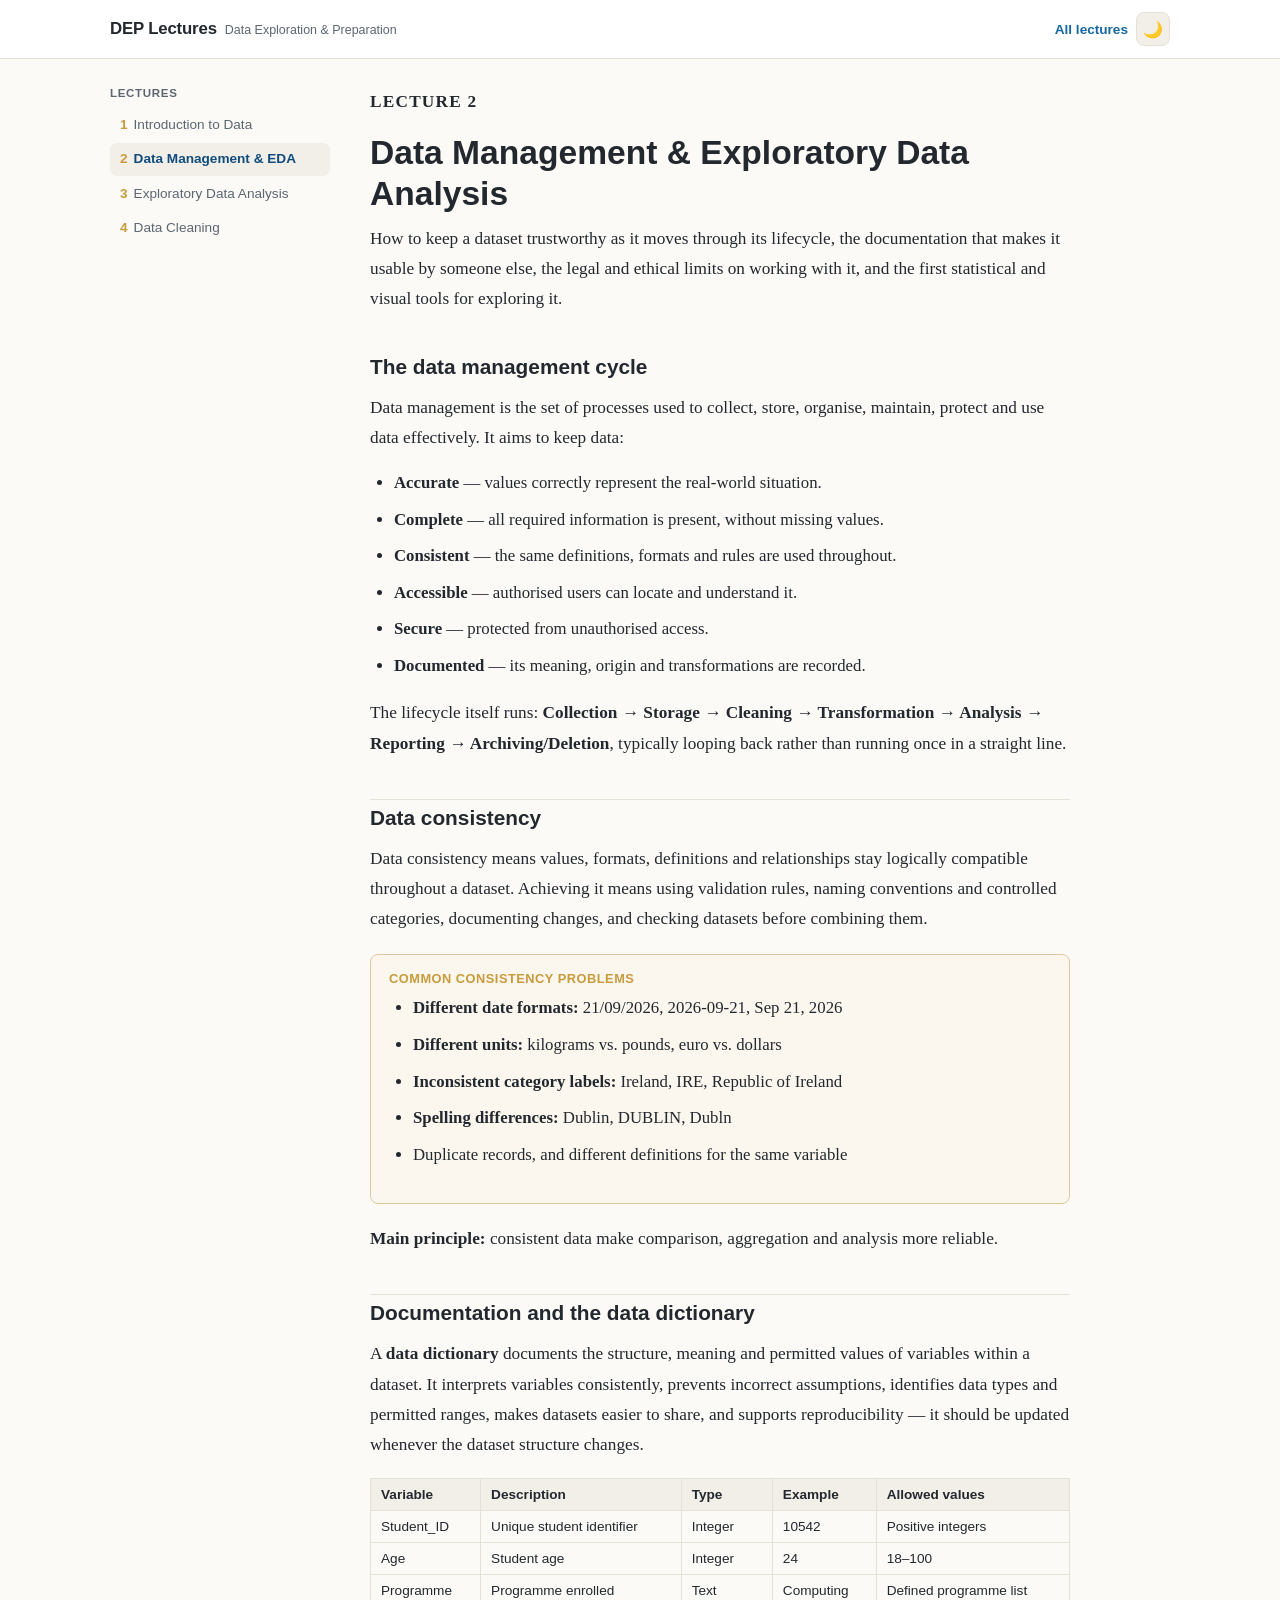
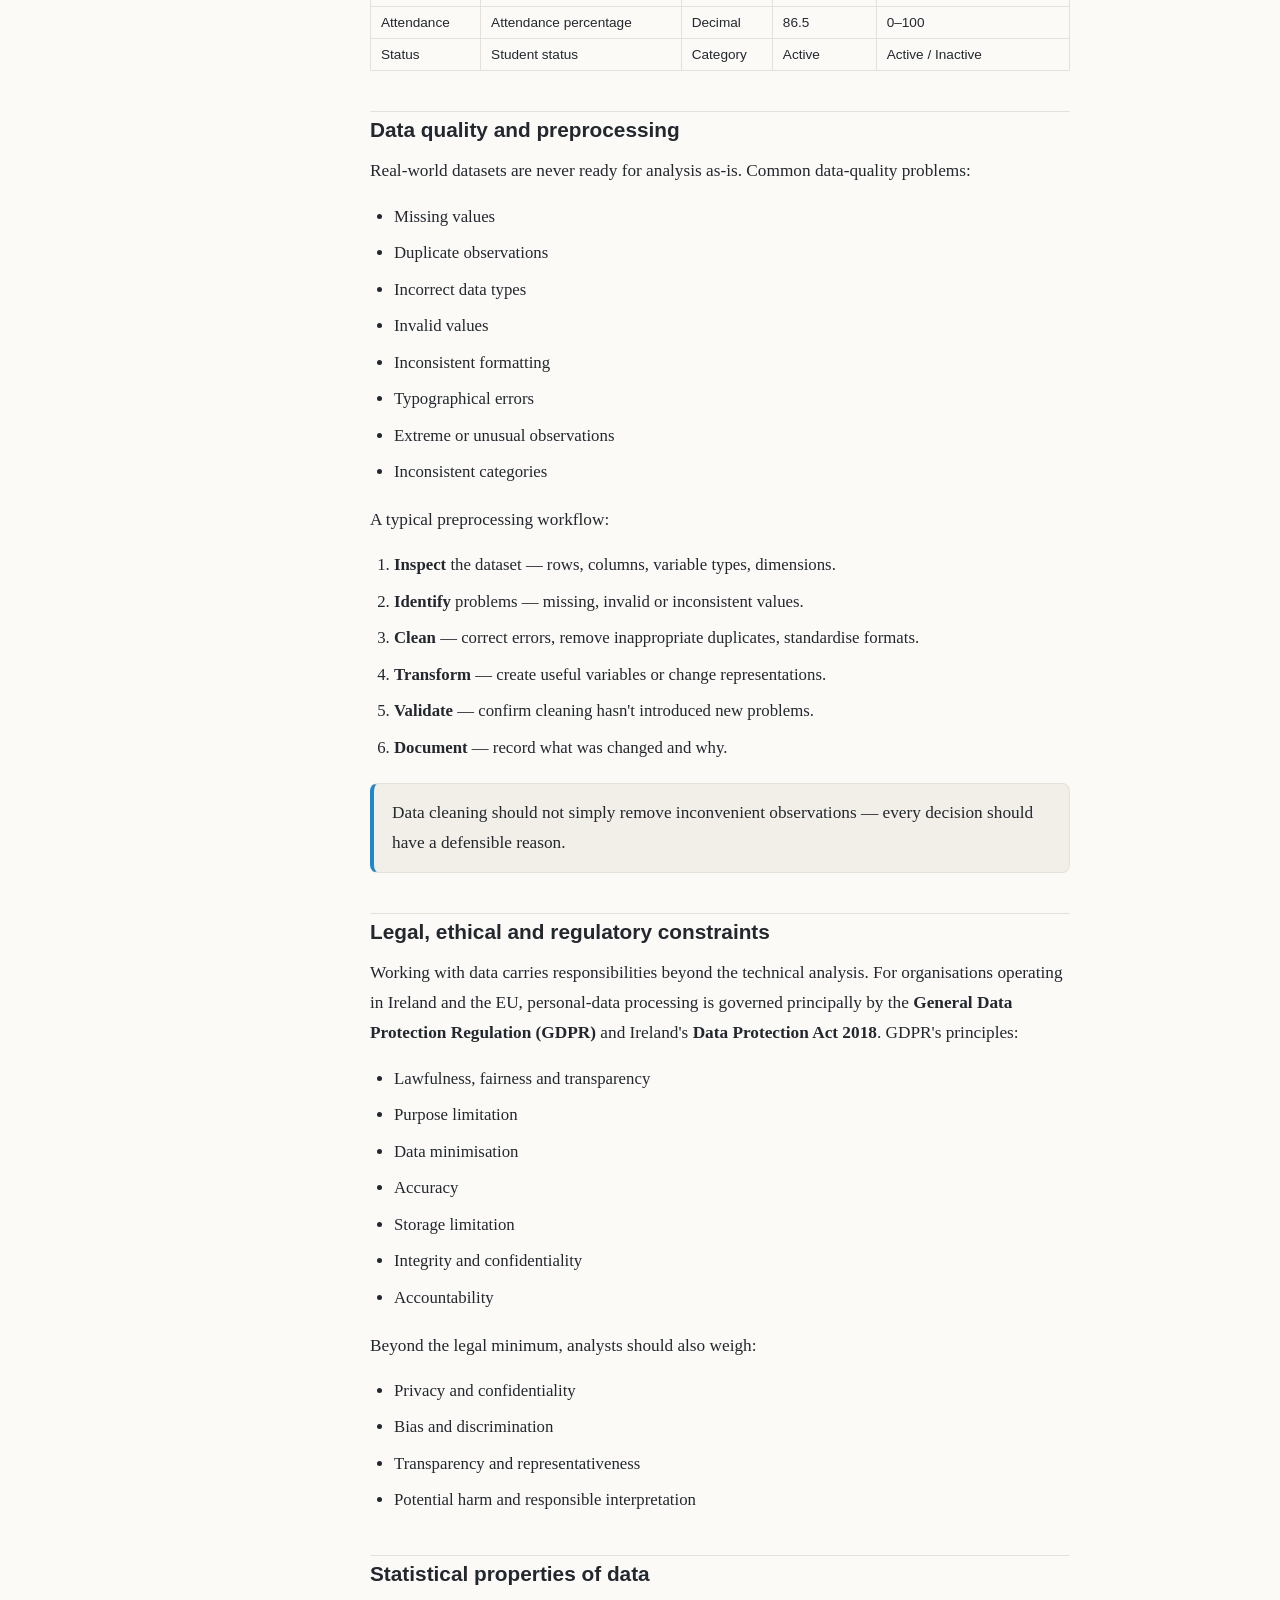
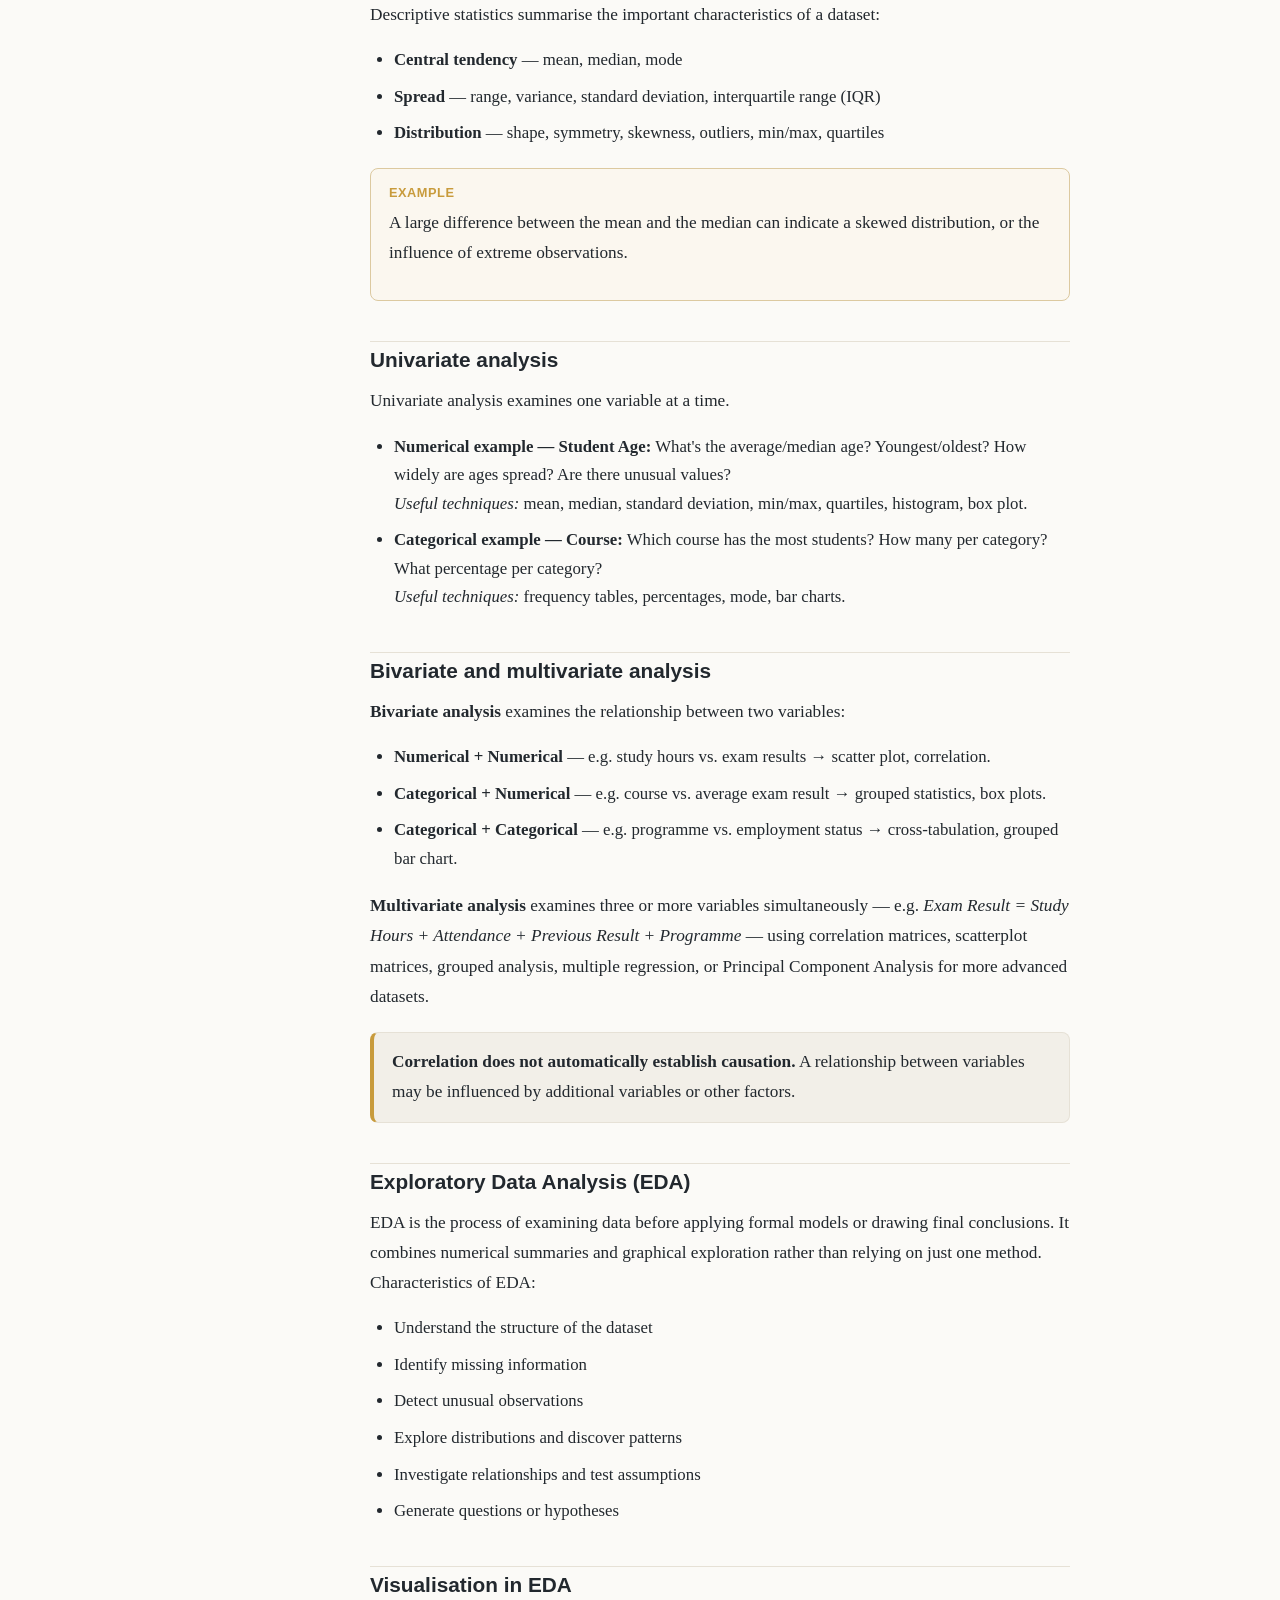
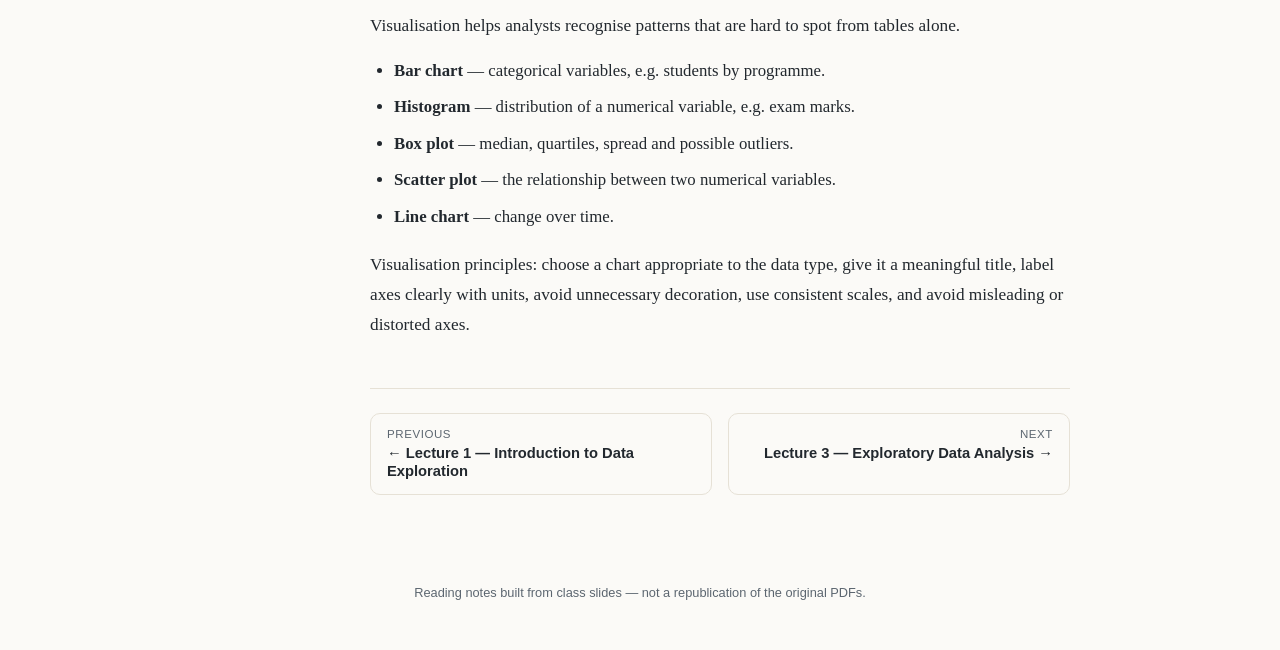
==== lectures/02-data-management-and-eda.html @ f2b4989c "Initial DEP lecture reading site Simple, responsive reading pages for the four Data Exploration & Pr" ====
<!doctype html>
<html lang="en">
<head>
  <meta charset="utf-8" />
  <meta name="viewport" content="width=device-width, initial-scale=1" />
  <title>Lecture 2 — Data Management &amp; EDA | DEP Lectures</title>
  <meta name="description" content="The data lifecycle, consistency, data dictionaries, data quality, legal/ethical constraints, statistical properties, and univariate/bivariate/multivariate analysis." />
  <link rel="icon" href="data:image/svg+xml,<svg xmlns=%22http://www.w3.org/2000/svg%22 viewBox=%220 0 100 100%22><text y=%22.9em%22 font-size=%2290%22>📖</text></svg>" />
  <link rel="stylesheet" href="../css/style.css" />
</head>
<body>
  <div class="progress-rail"><div class="progress-rail-fill" id="progressFill"></div></div>

  <header class="topbar">
    <div class="topbar-inner">
      <a class="brand" href="../index.html">
        <span class="mark">DEP Lectures</span>
        <span class="sub">Data Exploration &amp; Preparation</span>
      </a>
      <div class="topbar-actions">
        <a class="home-link" href="../index.html">All lectures</a>
        <button class="theme-toggle" id="themeToggle" title="Toggle dark / light mode" aria-label="Toggle dark / light mode">🌙</button>
      </div>
    </div>
  </header>

  <div class="layout">
    <nav class="side-nav">
      <p class="side-label">Lectures</p>
      <a href="01-introduction-to-data.html"><span class="num">1</span>Introduction to Data</a>
      <a href="02-data-management-and-eda.html"><span class="num">2</span>Data Management &amp; EDA</a>
      <a href="03-exploratory-data-analysis.html"><span class="num">3</span>Exploratory Data Analysis</a>
      <a href="04-data-cleaning.html"><span class="num">4</span>Data Cleaning</a>
    </nav>

    <article class="reading">
      <p class="kicker">Lecture 2</p>
      <h1>Data Management &amp; Exploratory Data Analysis</h1>
      <p class="lede">
        How to keep a dataset trustworthy as it moves through its lifecycle, the
        documentation that makes it usable by someone else, the legal and ethical limits on
        working with it, and the first statistical and visual tools for exploring it.
      </p>

      <details class="on-this-page">
        <summary>On this page</summary>
        <ul>
          <li><a href="#lifecycle">The data management cycle</a></li>
          <li><a href="#consistency">Data consistency</a></li>
          <li><a href="#dictionary">Documentation and the data dictionary</a></li>
          <li><a href="#quality">Data quality and preprocessing</a></li>
          <li><a href="#legal">Legal, ethical and regulatory constraints</a></li>
          <li><a href="#stats-properties">Statistical properties of data</a></li>
          <li><a href="#univariate">Univariate analysis</a></li>
          <li><a href="#multivariate">Bivariate and multivariate analysis</a></li>
          <li><a href="#eda">Exploratory Data Analysis (EDA)</a></li>
          <li><a href="#visualisation">Visualisation in EDA</a></li>
        </ul>
      </details>

      <h2 id="lifecycle">The data management cycle</h2>
      <p>
        Data management is the set of processes used to collect, store, organise, maintain,
        protect and use data effectively. It aims to keep data:
      </p>
      <ul>
        <li><strong>Accurate</strong> — values correctly represent the real-world situation.</li>
        <li><strong>Complete</strong> — all required information is present, without missing values.</li>
        <li><strong>Consistent</strong> — the same definitions, formats and rules are used throughout.</li>
        <li><strong>Accessible</strong> — authorised users can locate and understand it.</li>
        <li><strong>Secure</strong> — protected from unauthorised access.</li>
        <li><strong>Documented</strong> — its meaning, origin and transformations are recorded.</li>
      </ul>
      <p>
        The lifecycle itself runs: <strong>Collection → Storage → Cleaning → Transformation →
        Analysis → Reporting → Archiving/Deletion</strong>, typically looping back rather than
        running once in a straight line.
      </p>

      <h2 id="consistency">Data consistency</h2>
      <p>
        Data consistency means values, formats, definitions and relationships stay logically
        compatible throughout a dataset. Achieving it means using validation rules, naming
        conventions and controlled categories, documenting changes, and checking datasets
        before combining them.
      </p>

      <div class="example">
        <div class="example-title">Common consistency problems</div>
        <ul>
          <li><strong>Different date formats:</strong> 21/09/2026, 2026-09-21, Sep 21, 2026</li>
          <li><strong>Different units:</strong> kilograms vs. pounds, euro vs. dollars</li>
          <li><strong>Inconsistent category labels:</strong> Ireland, IRE, Republic of Ireland</li>
          <li><strong>Spelling differences:</strong> Dublin, DUBLIN, Dubln</li>
          <li>Duplicate records, and different definitions for the same variable</li>
        </ul>
      </div>

      <p><strong>Main principle:</strong> consistent data make comparison, aggregation and analysis more reliable.</p>

      <h2 id="dictionary">Documentation and the data dictionary</h2>
      <p>
        A <strong>data dictionary</strong> documents the structure, meaning and permitted
        values of variables within a dataset. It interprets variables consistently, prevents
        incorrect assumptions, identifies data types and permitted ranges, makes datasets
        easier to share, and supports reproducibility — it should be updated whenever the
        dataset structure changes.
      </p>
      <div class="table-scroll">
      <table class="data-table">
        <thead><tr><th>Variable</th><th>Description</th><th>Type</th><th>Example</th><th>Allowed values</th></tr></thead>
        <tbody>
          <tr><td>Student_ID</td><td>Unique student identifier</td><td>Integer</td><td>10542</td><td>Positive integers</td></tr>
          <tr><td>Age</td><td>Student age</td><td>Integer</td><td>24</td><td>18–100</td></tr>
          <tr><td>Programme</td><td>Programme enrolled</td><td>Text</td><td>Computing</td><td>Defined programme list</td></tr>
          <tr><td>Attendance</td><td>Attendance percentage</td><td>Decimal</td><td>86.5</td><td>0–100</td></tr>
          <tr><td>Status</td><td>Student status</td><td>Category</td><td>Active</td><td>Active / Inactive</td></tr>
        </tbody>
      </table>
      </div>

      <h2 id="quality">Data quality and preprocessing</h2>
      <p>Real-world datasets are never ready for analysis as-is. Common data-quality problems:</p>
      <ul>
        <li>Missing values</li>
        <li>Duplicate observations</li>
        <li>Incorrect data types</li>
        <li>Invalid values</li>
        <li>Inconsistent formatting</li>
        <li>Typographical errors</li>
        <li>Extreme or unusual observations</li>
        <li>Inconsistent categories</li>
      </ul>
      <p>A typical preprocessing workflow:</p>
      <ol>
        <li><strong>Inspect</strong> the dataset — rows, columns, variable types, dimensions.</li>
        <li><strong>Identify</strong> problems — missing, invalid or inconsistent values.</li>
        <li><strong>Clean</strong> — correct errors, remove inappropriate duplicates, standardise formats.</li>
        <li><strong>Transform</strong> — create useful variables or change representations.</li>
        <li><strong>Validate</strong> — confirm cleaning hasn't introduced new problems.</li>
        <li><strong>Document</strong> — record what was changed and why.</li>
      </ol>
      <div class="callout">
        <p>Data cleaning should not simply remove inconvenient observations — every decision should have a defensible reason.</p>
      </div>

      <h2 id="legal">Legal, ethical and regulatory constraints</h2>
      <p>
        Working with data carries responsibilities beyond the technical analysis. For
        organisations operating in Ireland and the EU, personal-data processing is governed
        principally by the <strong>General Data Protection Regulation (GDPR)</strong> and
        Ireland's <strong>Data Protection Act 2018</strong>. GDPR's principles:
      </p>
      <ul>
        <li>Lawfulness, fairness and transparency</li>
        <li>Purpose limitation</li>
        <li>Data minimisation</li>
        <li>Accuracy</li>
        <li>Storage limitation</li>
        <li>Integrity and confidentiality</li>
        <li>Accountability</li>
      </ul>
      <p>Beyond the legal minimum, analysts should also weigh:</p>
      <ul>
        <li>Privacy and confidentiality</li>
        <li>Bias and discrimination</li>
        <li>Transparency and representativeness</li>
        <li>Potential harm and responsible interpretation</li>
      </ul>

      <h2 id="stats-properties">Statistical properties of data</h2>
      <p>Descriptive statistics summarise the important characteristics of a dataset:</p>
      <ul>
        <li><strong>Central tendency</strong> — mean, median, mode</li>
        <li><strong>Spread</strong> — range, variance, standard deviation, interquartile range (IQR)</li>
        <li><strong>Distribution</strong> — shape, symmetry, skewness, outliers, min/max, quartiles</li>
      </ul>
      <div class="example">
        <div class="example-title">Example</div>
        <p>A large difference between the mean and the median can indicate a skewed distribution, or the influence of extreme observations.</p>
      </div>

      <h2 id="univariate">Univariate analysis</h2>
      <p>Univariate analysis examines one variable at a time.</p>
      <ul>
        <li>
          <strong>Numerical example — Student Age:</strong> What's the average/median age?
          Youngest/oldest? How widely are ages spread? Are there unusual values?
          <br /><em>Useful techniques:</em> mean, median, standard deviation, min/max, quartiles, histogram, box plot.
        </li>
        <li>
          <strong>Categorical example — Course:</strong> Which course has the most students?
          How many per category? What percentage per category?
          <br /><em>Useful techniques:</em> frequency tables, percentages, mode, bar charts.
        </li>
      </ul>

      <h2 id="multivariate">Bivariate and multivariate analysis</h2>
      <p><strong>Bivariate analysis</strong> examines the relationship between two variables:</p>
      <ul>
        <li><strong>Numerical + Numerical</strong> — e.g. study hours vs. exam results → scatter plot, correlation.</li>
        <li><strong>Categorical + Numerical</strong> — e.g. course vs. average exam result → grouped statistics, box plots.</li>
        <li><strong>Categorical + Categorical</strong> — e.g. programme vs. employment status → cross-tabulation, grouped bar chart.</li>
      </ul>
      <p>
        <strong>Multivariate analysis</strong> examines three or more variables simultaneously —
        e.g. <em>Exam Result = Study Hours + Attendance + Previous Result + Programme</em> —
        using correlation matrices, scatterplot matrices, grouped analysis, multiple regression,
        or Principal Component Analysis for more advanced datasets.
      </p>
      <div class="callout gold">
        <p><strong>Correlation does not automatically establish causation.</strong> A relationship between variables may be influenced by additional variables or other factors.</p>
      </div>

      <h2 id="eda">Exploratory Data Analysis (EDA)</h2>
      <p>
        EDA is the process of examining data before applying formal models or drawing final
        conclusions. It combines numerical summaries and graphical exploration rather than
        relying on just one method. Characteristics of EDA:
      </p>
      <ul>
        <li>Understand the structure of the dataset</li>
        <li>Identify missing information</li>
        <li>Detect unusual observations</li>
        <li>Explore distributions and discover patterns</li>
        <li>Investigate relationships and test assumptions</li>
        <li>Generate questions or hypotheses</li>
      </ul>

      <h2 id="visualisation">Visualisation in EDA</h2>
      <p>Visualisation helps analysts recognise patterns that are hard to spot from tables alone.</p>
      <ul>
        <li><strong>Bar chart</strong> — categorical variables, e.g. students by programme.</li>
        <li><strong>Histogram</strong> — distribution of a numerical variable, e.g. exam marks.</li>
        <li><strong>Box plot</strong> — median, quartiles, spread and possible outliers.</li>
        <li><strong>Scatter plot</strong> — the relationship between two numerical variables.</li>
        <li><strong>Line chart</strong> — change over time.</li>
      </ul>
      <p>Visualisation principles: choose a chart appropriate to the data type, give it a meaningful title, label axes clearly with units, avoid unnecessary decoration, use consistent scales, and avoid misleading or distorted axes.</p>

      <div class="pager">
        <a class="prev" href="01-introduction-to-data.html">
          <span class="pager-label">Previous</span>
          <span class="pager-title">← Lecture 1 — Introduction to Data Exploration</span>
        </a>
        <a class="next" href="03-exploratory-data-analysis.html">
          <span class="pager-label">Next</span>
          <span class="pager-title">Lecture 3 — Exploratory Data Analysis →</span>
        </a>
      </div>
    </article>
  </div>

  <footer class="site-footer">
    Reading notes built from class slides — not a republication of the original PDFs.
  </footer>

  <script src="../js/main.js"></script>
</body>
</html>
---- css/style.css ----
:root {
  --blue-900: #0a2f4e;
  --blue-700: #0f4c7d;
  --blue-600: #1668a3;
  --blue-500: #2088c9;
  --gold-500: #c89b3c;
  --gold-400: #d9af52;
  --bg: #fbfaf7;
  --surface: #ffffff;
  --surface-2: #f2efe8;
  --text: #22282e;
  --text-muted: #5c6670;
  --border: #e6e1d6;
  --shadow: 0 1px 2px rgba(20, 24, 28, 0.05), 0 6px 20px rgba(20, 24, 28, 0.06);
  --radius: 10px;
  --content-width: 700px;
  --font-ui: "Segoe UI", -apple-system, BlinkMacSystemFont, Roboto, Helvetica, Arial, sans-serif;
  --font-read: Georgia, "Iowan Old Style", "Palatino Linotype", "Book Antiqua", serif;
  color-scheme: light dark;
}

:root[data-theme="dark"] {
  --bg: #15191d;
  --surface: #1c2126;
  --surface-2: #22272d;
  --text: #e9e6df;
  --text-muted: #a3aab1;
  --border: #30363c;
  --shadow: 0 1px 2px rgba(0, 0, 0, 0.3), 0 8px 24px rgba(0, 0, 0, 0.4);
}

@media (prefers-color-scheme: dark) {
  :root:not([data-theme="light"]) {
    --bg: #15191d;
    --surface: #1c2126;
    --surface-2: #22272d;
    --text: #e9e6df;
    --text-muted: #a3aab1;
    --border: #30363c;
    --shadow: 0 1px 2px rgba(0, 0, 0, 0.3), 0 8px 24px rgba(0, 0, 0, 0.4);
  }
}

* { box-sizing: border-box; }
html { scroll-behavior: smooth; }

body {
  margin: 0;
  background: var(--bg);
  color: var(--text);
  font-family: var(--font-ui);
  -webkit-font-smoothing: antialiased;
}

a { color: var(--blue-600); }
:root[data-theme="dark"] a { color: #7ec1ee; }
@media (prefers-color-scheme: dark) { :root:not([data-theme="light"]) a { color: #7ec1ee; } }

/* ---------- Reading progress bar ---------- */
.progress-rail {
  position: fixed;
  top: 0; left: 0; right: 0;
  height: 3px;
  background: transparent;
  z-index: 100;
}
.progress-rail-fill {
  height: 100%;
  width: 0%;
  background: linear-gradient(90deg, var(--blue-500), var(--gold-500));
  transition: width 0.1s linear;
}

/* ---------- Top bar ---------- */
.topbar {
  position: sticky;
  top: 0;
  z-index: 50;
  background: color-mix(in srgb, var(--surface) 92%, transparent);
  border-bottom: 1px solid var(--border);
  backdrop-filter: blur(8px);
}

.topbar-inner {
  max-width: 1100px;
  margin: 0 auto;
  padding: 12px 20px;
  display: flex;
  align-items: center;
  justify-content: space-between;
  gap: 16px;
}

.brand {
  display: flex;
  align-items: baseline;
  gap: 8px;
  text-decoration: none;
  color: var(--text);
  min-width: 0;
}

.brand .mark {
  font-size: 1.05rem;
  font-weight: 700;
  letter-spacing: -0.01em;
}

.brand .sub {
  font-size: 0.78rem;
  color: var(--text-muted);
  white-space: nowrap;
  overflow: hidden;
  text-overflow: ellipsis;
}

.topbar-actions {
  display: flex;
  align-items: center;
  gap: 8px;
}

.theme-toggle {
  border: 1px solid var(--border);
  background: var(--surface-2);
  color: var(--text);
  border-radius: 8px;
  width: 34px;
  height: 34px;
  display: inline-flex;
  align-items: center;
  justify-content: center;
  cursor: pointer;
  font-size: 1rem;
  flex: none;
}

.home-link {
  font-size: 0.85rem;
  font-weight: 600;
  text-decoration: none;
  color: var(--blue-600);
  white-space: nowrap;
}

/* ---------- Layout: sidebar + content ---------- */
.layout {
  max-width: 1100px;
  margin: 0 auto;
  padding: 28px 20px 60px;
  display: grid;
  grid-template-columns: 220px minmax(0, 1fr);
  gap: 40px;
  align-items: start;
}

.layout.no-sidebar { grid-template-columns: 1fr; max-width: 820px; }

.side-nav {
  position: sticky;
  top: 70px;
  display: flex;
  flex-direction: column;
  gap: 2px;
}

.side-nav .side-label {
  font-size: 0.72rem;
  text-transform: uppercase;
  letter-spacing: 0.06em;
  color: var(--text-muted);
  margin: 0 0 8px;
  font-weight: 700;
}

.side-nav a {
  text-decoration: none;
  color: var(--text-muted);
  font-size: 0.85rem;
  padding: 7px 10px;
  border-radius: 7px;
  line-height: 1.35;
  display: block;
}

.side-nav a .num {
  color: var(--gold-500);
  font-weight: 700;
  margin-right: 6px;
}

.side-nav a:hover { background: var(--surface-2); color: var(--text); }
.side-nav a.active { background: var(--surface-2); color: var(--blue-700); font-weight: 600; }
:root[data-theme="dark"] .side-nav a.active { color: #7ec1ee; }

/* ---------- Article / reading column ---------- */
article.reading {
  max-width: var(--content-width);
}

.kicker {
  font-size: 0.78rem;
  text-transform: uppercase;
  letter-spacing: 0.07em;
  color: var(--gold-500);
  font-weight: 700;
  margin-bottom: 8px;
}

article.reading h1 {
  font-family: var(--font-ui);
  font-size: clamp(1.6rem, 4vw, 2.1rem);
  line-height: 1.2;
  margin: 0 0 10px;
}

.lede {
  font-size: 1.05rem;
  color: var(--text-muted);
  margin: 0 0 28px;
  line-height: 1.6;
}

article.reading h2 {
  font-family: var(--font-ui);
  font-size: 1.3rem;
  margin: 40px 0 14px;
  padding-top: 6px;
  border-top: 1px solid var(--border);
  scroll-margin-top: 80px;
}

article.reading h2:first-of-type { border-top: none; padding-top: 0; }

article.reading h3 {
  font-family: var(--font-ui);
  font-size: 1.05rem;
  margin: 24px 0 10px;
  scroll-margin-top: 80px;
}

article.reading p {
  font-family: var(--font-read);
  font-size: 1.08rem;
  line-height: 1.75;
  margin: 0 0 16px;
  color: var(--text);
}

article.reading ul, article.reading ol {
  font-family: var(--font-read);
  font-size: 1.05rem;
  line-height: 1.7;
  margin: 0 0 18px;
  padding-left: 24px;
}

article.reading li { margin-bottom: 8px; }
article.reading li > ul, article.reading li > ol { margin-top: 8px; }

article.reading strong { font-weight: 700; }

/* Callouts */
.callout {
  background: var(--surface-2);
  border: 1px solid var(--border);
  border-left: 4px solid var(--blue-500);
  border-radius: 8px;
  padding: 14px 18px;
  margin: 20px 0;
  font-family: var(--font-ui);
  font-size: 0.92rem;
}

.callout.gold { border-left-color: var(--gold-500); }

.callout .callout-title {
  font-weight: 700;
  font-size: 0.78rem;
  text-transform: uppercase;
  letter-spacing: 0.05em;
  color: var(--blue-600);
  margin-bottom: 6px;
}
.callout.gold .callout-title { color: var(--gold-500); }

.callout p { margin: 0 0 6px; font-family: var(--font-ui); font-size: 0.92rem; line-height: 1.55; }
.callout p:last-child { margin-bottom: 0; }

/* Example box */
.example {
  background: color-mix(in srgb, var(--gold-500) 8%, var(--surface));
  border: 1px solid color-mix(in srgb, var(--gold-500) 35%, var(--border));
  border-radius: 8px;
  padding: 16px 18px;
  margin: 20px 0;
}
.example .example-title {
  font-family: var(--font-ui);
  font-weight: 700;
  font-size: 0.8rem;
  text-transform: uppercase;
  letter-spacing: 0.04em;
  color: var(--gold-500);
  margin-bottom: 8px;
}
.example p, .example ul { font-family: var(--font-ui); font-size: 0.92rem; }

/* Tables */
table.data-table {
  width: 100%;
  border-collapse: collapse;
  margin: 18px 0 24px;
  font-family: var(--font-ui);
  font-size: 0.85rem;
}
table.data-table th, table.data-table td {
  border: 1px solid var(--border);
  padding: 8px 10px;
  text-align: left;
}
table.data-table th { background: var(--surface-2); font-weight: 700; }
table.data-table.flagged td.flag { background: color-mix(in srgb, #c23b3b 12%, transparent); }
.table-scroll { overflow-x: auto; margin: 18px 0 24px; }
.table-scroll table.data-table { margin: 0; min-width: 480px; }

/* Code */
pre.code-block {
  background: #1d2228;
  color: #e3e8ee;
  border-radius: 8px;
  padding: 14px 16px;
  overflow-x: auto;
  margin: 16px 0 22px;
  font-size: 0.85rem;
  line-height: 1.6;
}
pre.code-block code { font-family: "Cascadia Code", Consolas, "SFMono-Regular", Menlo, monospace; }
code.inline {
  font-family: Consolas, "SFMono-Regular", Menlo, monospace;
  background: var(--surface-2);
  padding: 1px 6px;
  border-radius: 4px;
  font-size: 0.88em;
}

/* On-this-page (mobile collapsible) */
details.on-this-page {
  display: none;
  margin-bottom: 24px;
  background: var(--surface-2);
  border: 1px solid var(--border);
  border-radius: 8px;
  padding: 10px 14px;
}
details.on-this-page summary {
  cursor: pointer;
  font-weight: 700;
  font-size: 0.85rem;
  font-family: var(--font-ui);
}
details.on-this-page ul { margin: 10px 0 0; padding-left: 20px; font-family: var(--font-ui); font-size: 0.85rem; }
details.on-this-page li { margin-bottom: 6px; }

/* Prev/next footer nav */
.pager {
  display: flex;
  justify-content: space-between;
  gap: 16px;
  margin-top: 48px;
  padding-top: 24px;
  border-top: 1px solid var(--border);
}
.pager a {
  flex: 1;
  text-decoration: none;
  border: 1px solid var(--border);
  border-radius: 10px;
  padding: 14px 16px;
  color: var(--text);
  font-family: var(--font-ui);
  transition: border-color 0.15s ease;
}
.pager a:hover { border-color: var(--blue-500); }
.pager a.next { text-align: right; }
.pager .pager-label { display: block; font-size: 0.72rem; text-transform: uppercase; letter-spacing: 0.05em; color: var(--text-muted); margin-bottom: 4px; }
.pager .pager-title { font-size: 0.92rem; font-weight: 600; }
.pager .spacer { flex: 1; }

/* ---------- Home page ---------- */
.hero {
  padding: 48px 0 20px;
  text-align: left;
}
.hero h1 {
  font-size: clamp(1.8rem, 4.5vw, 2.4rem);
  margin: 0 0 12px;
  line-height: 1.15;
}
.hero p.lead {
  font-size: 1.1rem;
  color: var(--text-muted);
  max-width: 640px;
  line-height: 1.6;
  margin: 0;
}

.module-card {
  background: var(--surface);
  border: 1px solid var(--border);
  border-radius: var(--radius);
  padding: 20px 22px;
  margin: 28px 0;
  box-shadow: var(--shadow);
}
.module-card h2 { margin: 0 0 12px; font-size: 1rem; text-transform: uppercase; letter-spacing: 0.04em; color: var(--blue-600); }
.module-grid-info {
  display: grid;
  grid-template-columns: repeat(auto-fit, minmax(160px, 1fr));
  gap: 14px;
  font-size: 0.88rem;
}
.module-grid-info div strong { display: block; font-size: 0.72rem; text-transform: uppercase; letter-spacing: 0.04em; color: var(--text-muted); margin-bottom: 4px; }

.mlo-list { margin: 14px 0 0; padding-left: 20px; font-size: 0.88rem; line-height: 1.6; }

.lecture-grid {
  display: grid;
  grid-template-columns: repeat(auto-fill, minmax(260px, 1fr));
  gap: 16px;
  margin: 28px 0 40px;
}

.lecture-card {
  background: var(--surface);
  border: 1px solid var(--border);
  border-radius: var(--radius);
  padding: 20px;
  text-decoration: none;
  color: var(--text);
  box-shadow: var(--shadow);
  display: flex;
  flex-direction: column;
  gap: 8px;
  transition: transform 0.15s ease, border-color 0.15s ease;
}
.lecture-card:hover { transform: translateY(-2px); border-color: var(--blue-500); }
.lecture-card .lec-no {
  font-size: 0.72rem;
  font-weight: 700;
  letter-spacing: 0.05em;
  color: var(--gold-500);
  text-transform: uppercase;
}
.lecture-card h3 { margin: 0; font-size: 1.05rem; }
.lecture-card p { margin: 0; font-size: 0.86rem; color: var(--text-muted); line-height: 1.5; }
.lecture-card .read-link { margin-top: auto; font-size: 0.82rem; font-weight: 600; color: var(--blue-600); }

.books-list {
  list-style: none;
  padding: 0;
  margin: 14px 0 0;
  font-size: 0.86rem;
}
.books-list li { padding: 7px 0; border-bottom: 1px dashed var(--border); }
.books-list li:last-child { border-bottom: none; }

footer.site-footer {
  text-align: center;
  padding: 30px 20px 50px;
  color: var(--text-muted);
  font-size: 0.8rem;
}

@media (max-width: 860px) {
  .layout { grid-template-columns: 1fr; }
  .side-nav { display: none; }
  details.on-this-page { display: block; }
}
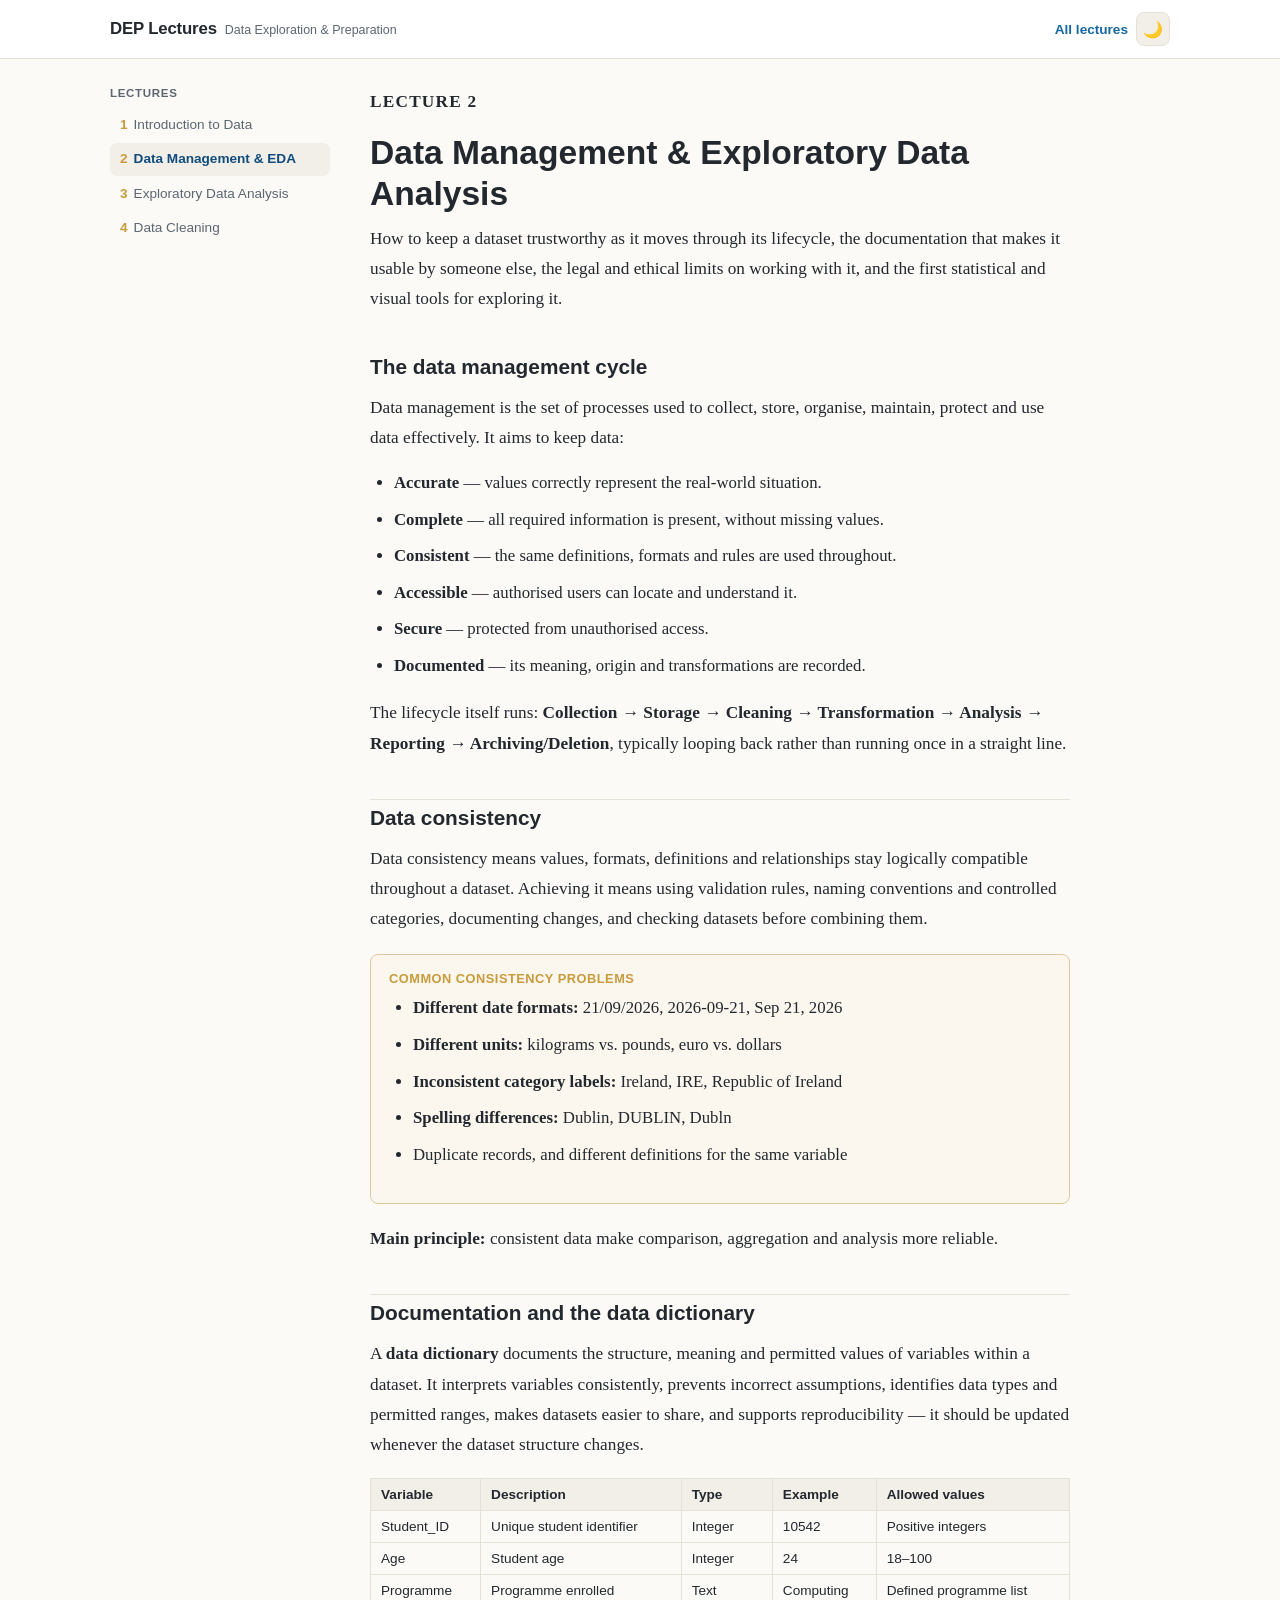
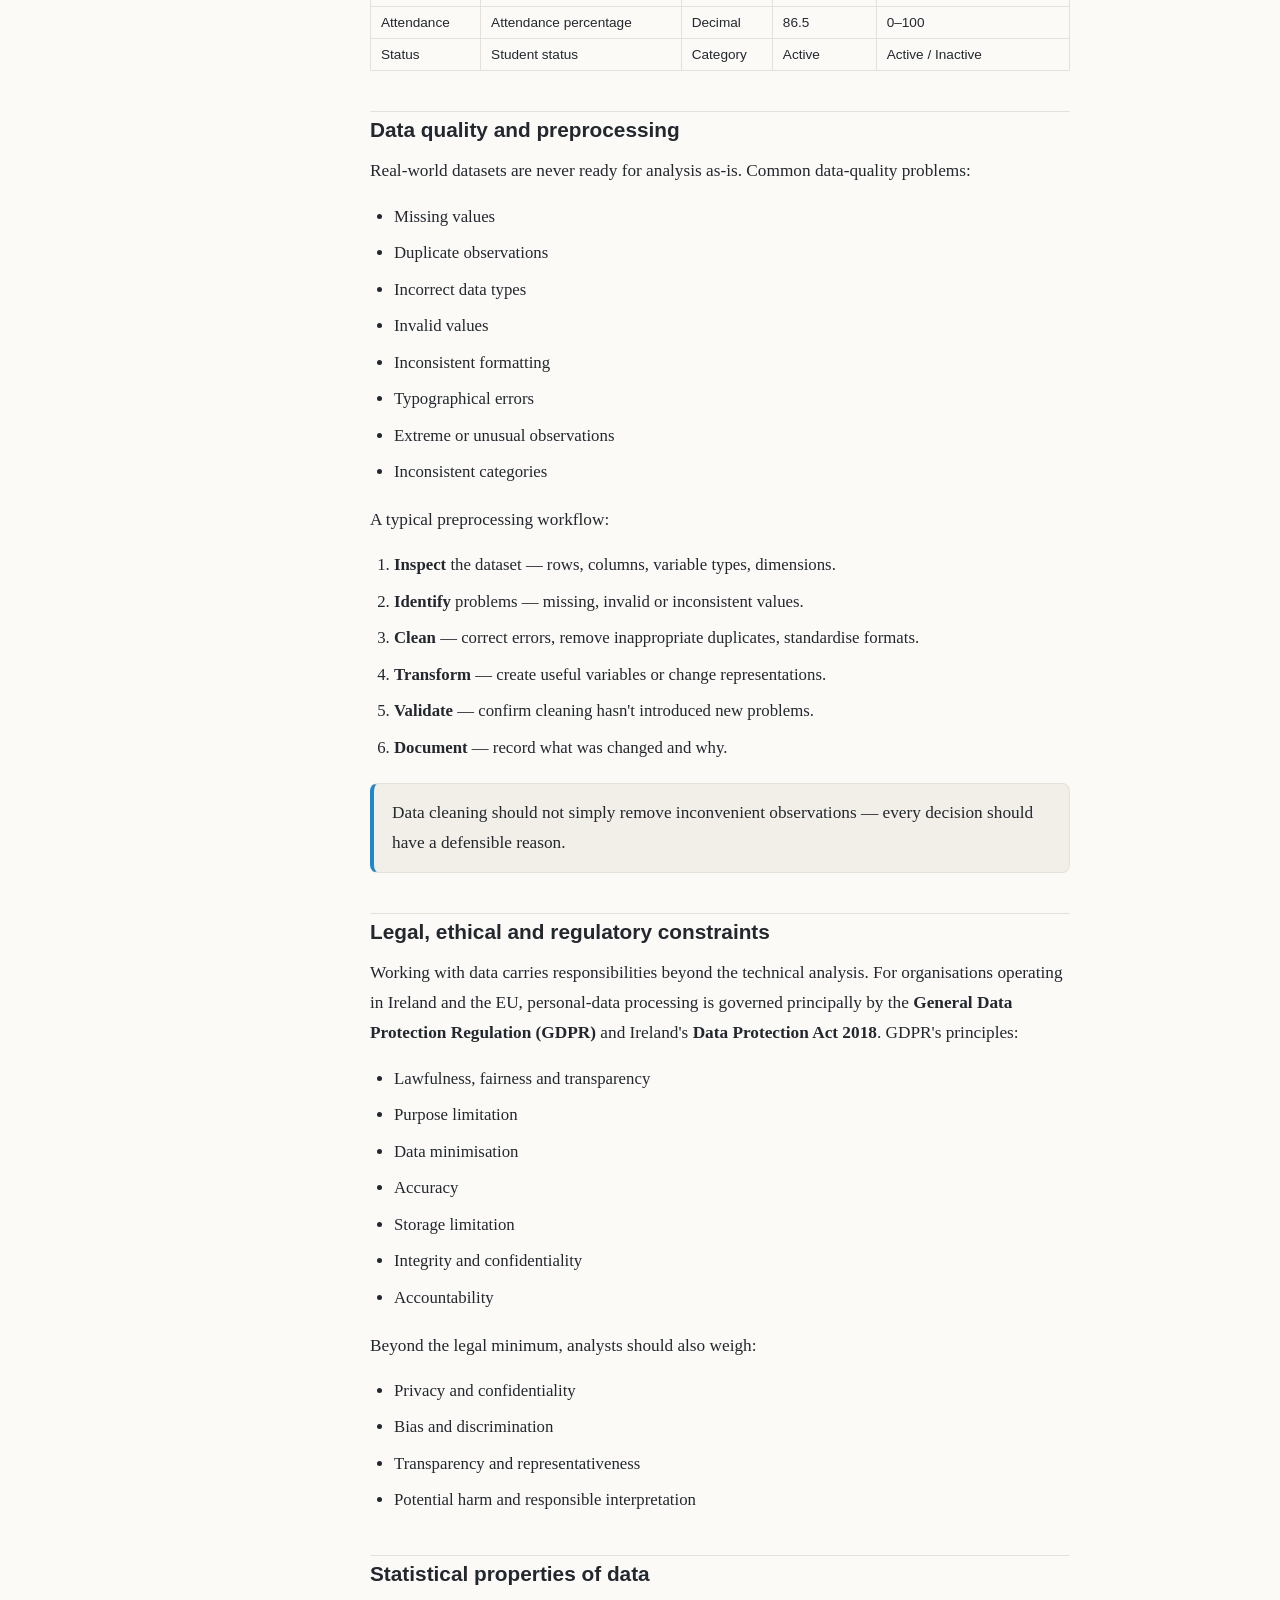
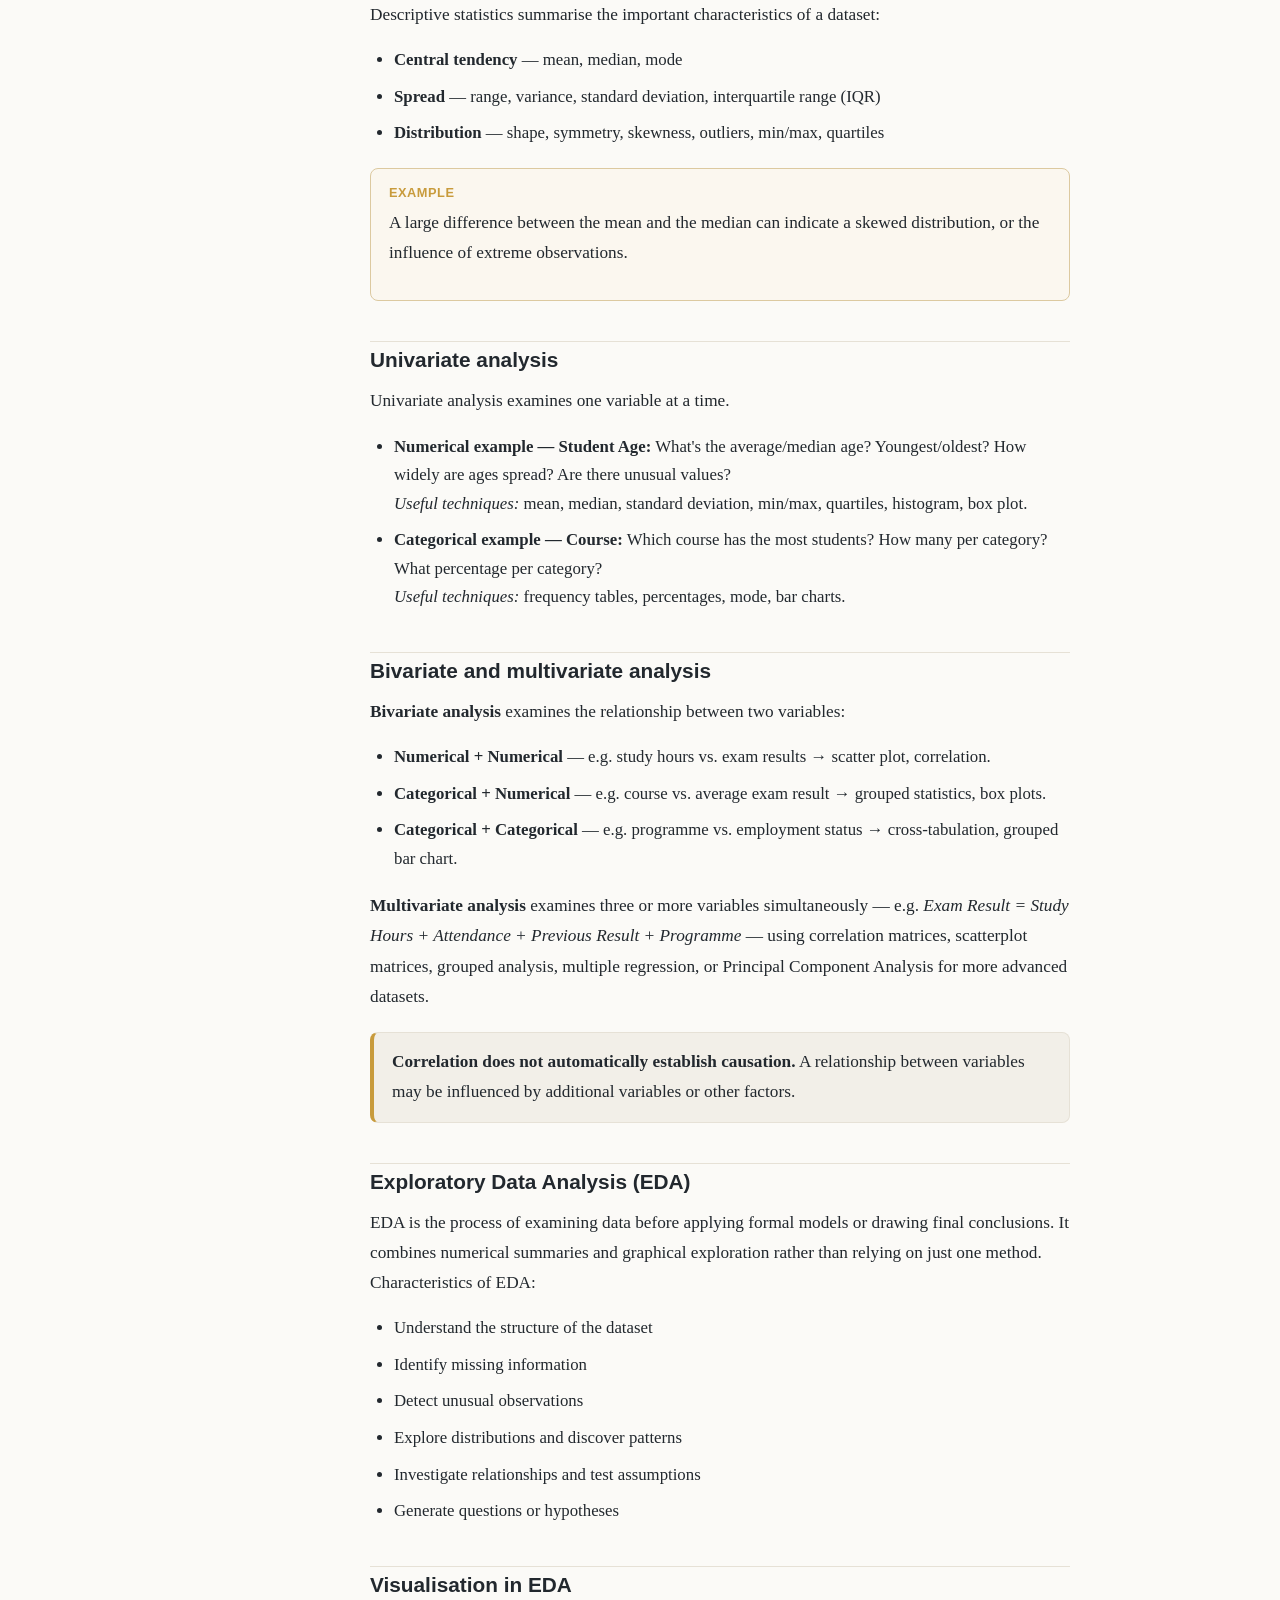
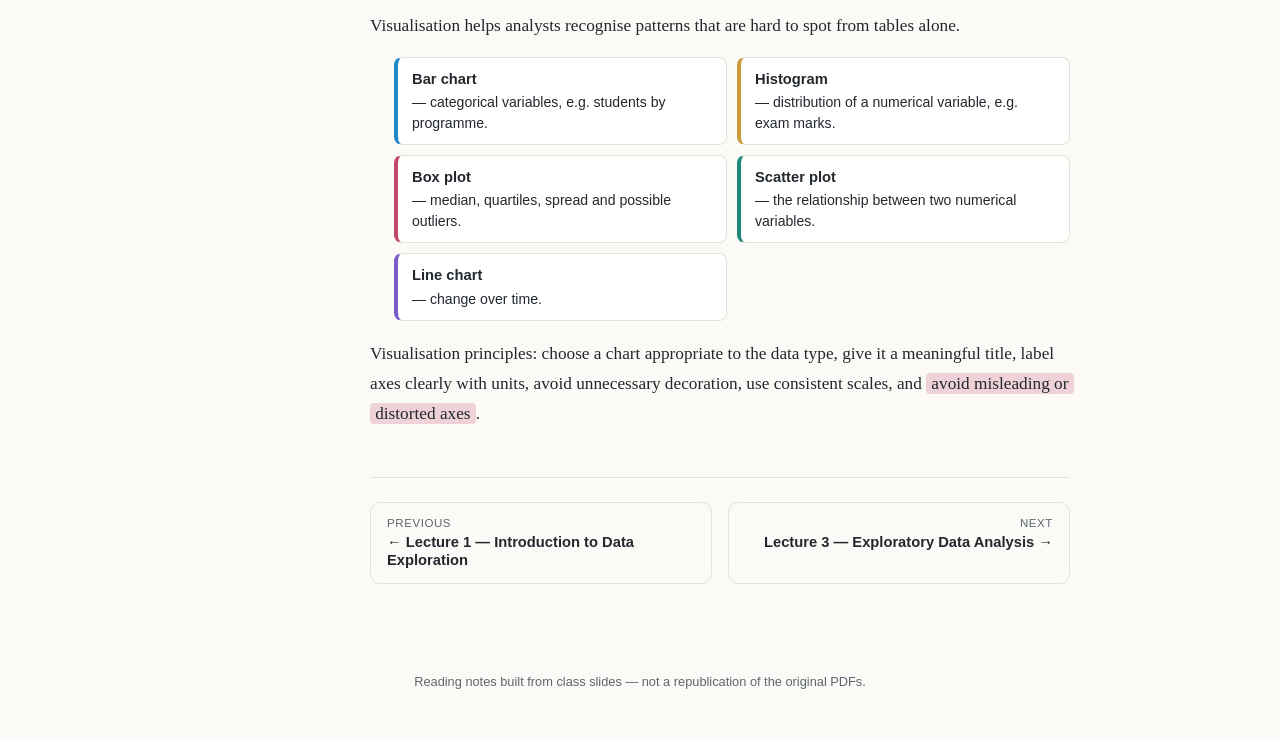
==== commit fe2820f1: "Add colour accents to highlight key points Colour-coded technique chips for visual techniques (Lectu" ====
--- a/lectures/02-data-management-and-eda.html
+++ b/lectures/02-data-management-and-eda.html
@@ -229,14 +229,14 @@
 
       <h2 id="visualisation">Visualisation in EDA</h2>
       <p>Visualisation helps analysts recognise patterns that are hard to spot from tables alone.</p>
-      <ul>
+      <ul class="tech-grid">
         <li><strong>Bar chart</strong> — categorical variables, e.g. students by programme.</li>
-        <li><strong>Histogram</strong> — distribution of a numerical variable, e.g. exam marks.</li>
-        <li><strong>Box plot</strong> — median, quartiles, spread and possible outliers.</li>
-        <li><strong>Scatter plot</strong> — the relationship between two numerical variables.</li>
-        <li><strong>Line chart</strong> — change over time.</li>
-      </ul>
-      <p>Visualisation principles: choose a chart appropriate to the data type, give it a meaningful title, label axes clearly with units, avoid unnecessary decoration, use consistent scales, and avoid misleading or distorted axes.</p>
+        <li class="c2"><strong>Histogram</strong> — distribution of a numerical variable, e.g. exam marks.</li>
+        <li class="c3"><strong>Box plot</strong> — median, quartiles, spread and possible outliers.</li>
+        <li class="c4"><strong>Scatter plot</strong> — the relationship between two numerical variables.</li>
+        <li class="c5"><strong>Line chart</strong> — change over time.</li>
+      </ul>
+      <p>Visualisation principles: choose a chart appropriate to the data type, give it a meaningful title, label axes clearly with units, avoid unnecessary decoration, use consistent scales, and <mark class="hl rose">avoid misleading or distorted axes</mark>.</p>
 
       <div class="pager">
         <a class="prev" href="01-introduction-to-data.html">
--- a/css/style.css
+++ b/css/style.css
@@ -5,6 +5,13 @@
   --blue-500: #2088c9;
   --gold-500: #c89b3c;
   --gold-400: #d9af52;
+  --rose-500: #c2456b;
+  --rose-400: #d35f82;
+  --teal-500: #1f8a7a;
+  --teal-400: #2aa492;
+  --violet-500: #7a5cc9;
+  --violet-400: #9077d6;
+  --amber-500: #c47a1f;
   --bg: #fbfaf7;
   --surface: #ffffff;
   --surface-2: #f2efe8;
@@ -273,6 +280,8 @@
 }
 
 .callout.gold { border-left-color: var(--gold-500); }
+.callout.rose { border-left-color: var(--rose-500); background: color-mix(in srgb, var(--rose-500) 7%, var(--surface-2)); }
+.callout.teal { border-left-color: var(--teal-500); background: color-mix(in srgb, var(--teal-500) 7%, var(--surface-2)); }
 
 .callout .callout-title {
   font-weight: 700;
@@ -283,9 +292,71 @@
   margin-bottom: 6px;
 }
 .callout.gold .callout-title { color: var(--gold-500); }
+.callout.rose .callout-title { color: var(--rose-500); }
+.callout.teal .callout-title { color: var(--teal-500); }
 
 .callout p { margin: 0 0 6px; font-family: var(--font-ui); font-size: 0.92rem; line-height: 1.55; }
 .callout p:last-child { margin-bottom: 0; }
+
+/* Inline highlight marks, for calling out a key phrase mid-sentence */
+mark.hl {
+  background: color-mix(in srgb, var(--gold-400) 35%, transparent);
+  color: inherit;
+  padding: 0.05em 0.3em;
+  border-radius: 4px;
+  box-decoration-break: clone;
+  -webkit-box-decoration-break: clone;
+}
+mark.hl.blue { background: color-mix(in srgb, var(--blue-500) 25%, transparent); }
+mark.hl.rose { background: color-mix(in srgb, var(--rose-500) 22%, transparent); }
+mark.hl.teal { background: color-mix(in srgb, var(--teal-500) 22%, transparent); }
+
+/* Small coloured status tags, e.g. flagging a diagnosis next to a heading */
+.tag {
+  display: inline-block;
+  font-family: var(--font-ui);
+  font-size: 0.68rem;
+  font-weight: 700;
+  text-transform: uppercase;
+  letter-spacing: 0.04em;
+  padding: 3px 10px;
+  border-radius: 999px;
+  margin-left: 10px;
+  vertical-align: middle;
+  white-space: nowrap;
+}
+.tag.amber { background: color-mix(in srgb, var(--amber-500) 20%, transparent); color: var(--amber-500); }
+.tag.rose { background: color-mix(in srgb, var(--rose-500) 18%, transparent); color: var(--rose-500); }
+.tag.blue { background: color-mix(in srgb, var(--blue-500) 18%, transparent); color: var(--blue-600); }
+.tag.violet { background: color-mix(in srgb, var(--violet-500) 20%, transparent); color: var(--violet-500); }
+.tag.teal { background: color-mix(in srgb, var(--teal-500) 18%, transparent); color: var(--teal-500); }
+
+/* Technique chip grid — colourful scannable list for EDA/visualisation techniques */
+.tech-grid {
+  list-style: none;
+  margin: 18px 0 24px;
+  padding: 0;
+  display: grid;
+  grid-template-columns: repeat(auto-fill, minmax(220px, 1fr));
+  gap: 10px;
+}
+.tech-grid li {
+  font-family: var(--font-ui);
+  font-size: 0.88rem;
+  line-height: 1.5;
+  background: var(--surface);
+  border: 1px solid var(--border);
+  border-left: 4px solid var(--blue-500);
+  border-radius: 8px;
+  padding: 10px 14px;
+  margin: 0 !important;
+}
+.tech-grid li strong { display: block; font-size: 0.92rem; margin-bottom: 2px; }
+.tech-grid li.c2 { border-left-color: var(--gold-500); }
+.tech-grid li.c3 { border-left-color: var(--rose-500); }
+.tech-grid li.c4 { border-left-color: var(--teal-500); }
+.tech-grid li.c5 { border-left-color: var(--violet-500); }
+.tech-grid li.c6 { border-left-color: var(--amber-500); }
 
 /* Example box */
 .example {
@@ -320,7 +391,11 @@
   text-align: left;
 }
 table.data-table th { background: var(--surface-2); font-weight: 700; }
-table.data-table.flagged td.flag { background: color-mix(in srgb, #c23b3b 12%, transparent); }
+table.data-table td.flag {
+  background: color-mix(in srgb, var(--rose-500) 14%, transparent);
+  color: var(--rose-500);
+  font-weight: 700;
+}
 .table-scroll { overflow-x: auto; margin: 18px 0 24px; }
 .table-scroll table.data-table { margin: 0; min-width: 480px; }
 
@@ -434,6 +509,7 @@
 .lecture-card {
   background: var(--surface);
   border: 1px solid var(--border);
+  border-top: 4px solid var(--blue-500);
   border-radius: var(--radius);
   padding: 20px;
   text-decoration: none;
@@ -444,14 +520,20 @@
   gap: 8px;
   transition: transform 0.15s ease, border-color 0.15s ease;
 }
-.lecture-card:hover { transform: translateY(-2px); border-color: var(--blue-500); }
+.lecture-card:hover { transform: translateY(-2px); }
+.lecture-card.c2 { border-top-color: var(--gold-500); }
+.lecture-card.c3 { border-top-color: var(--teal-500); }
+.lecture-card.c4 { border-top-color: var(--rose-500); }
 .lecture-card .lec-no {
   font-size: 0.72rem;
   font-weight: 700;
   letter-spacing: 0.05em;
-  color: var(--gold-500);
+  color: var(--blue-500);
   text-transform: uppercase;
 }
+.lecture-card.c2 .lec-no { color: var(--gold-500); }
+.lecture-card.c3 .lec-no { color: var(--teal-500); }
+.lecture-card.c4 .lec-no { color: var(--rose-500); }
 .lecture-card h3 { margin: 0; font-size: 1.05rem; }
 .lecture-card p { margin: 0; font-size: 0.86rem; color: var(--text-muted); line-height: 1.5; }
 .lecture-card .read-link { margin-top: auto; font-size: 0.82rem; font-weight: 600; color: var(--blue-600); }
